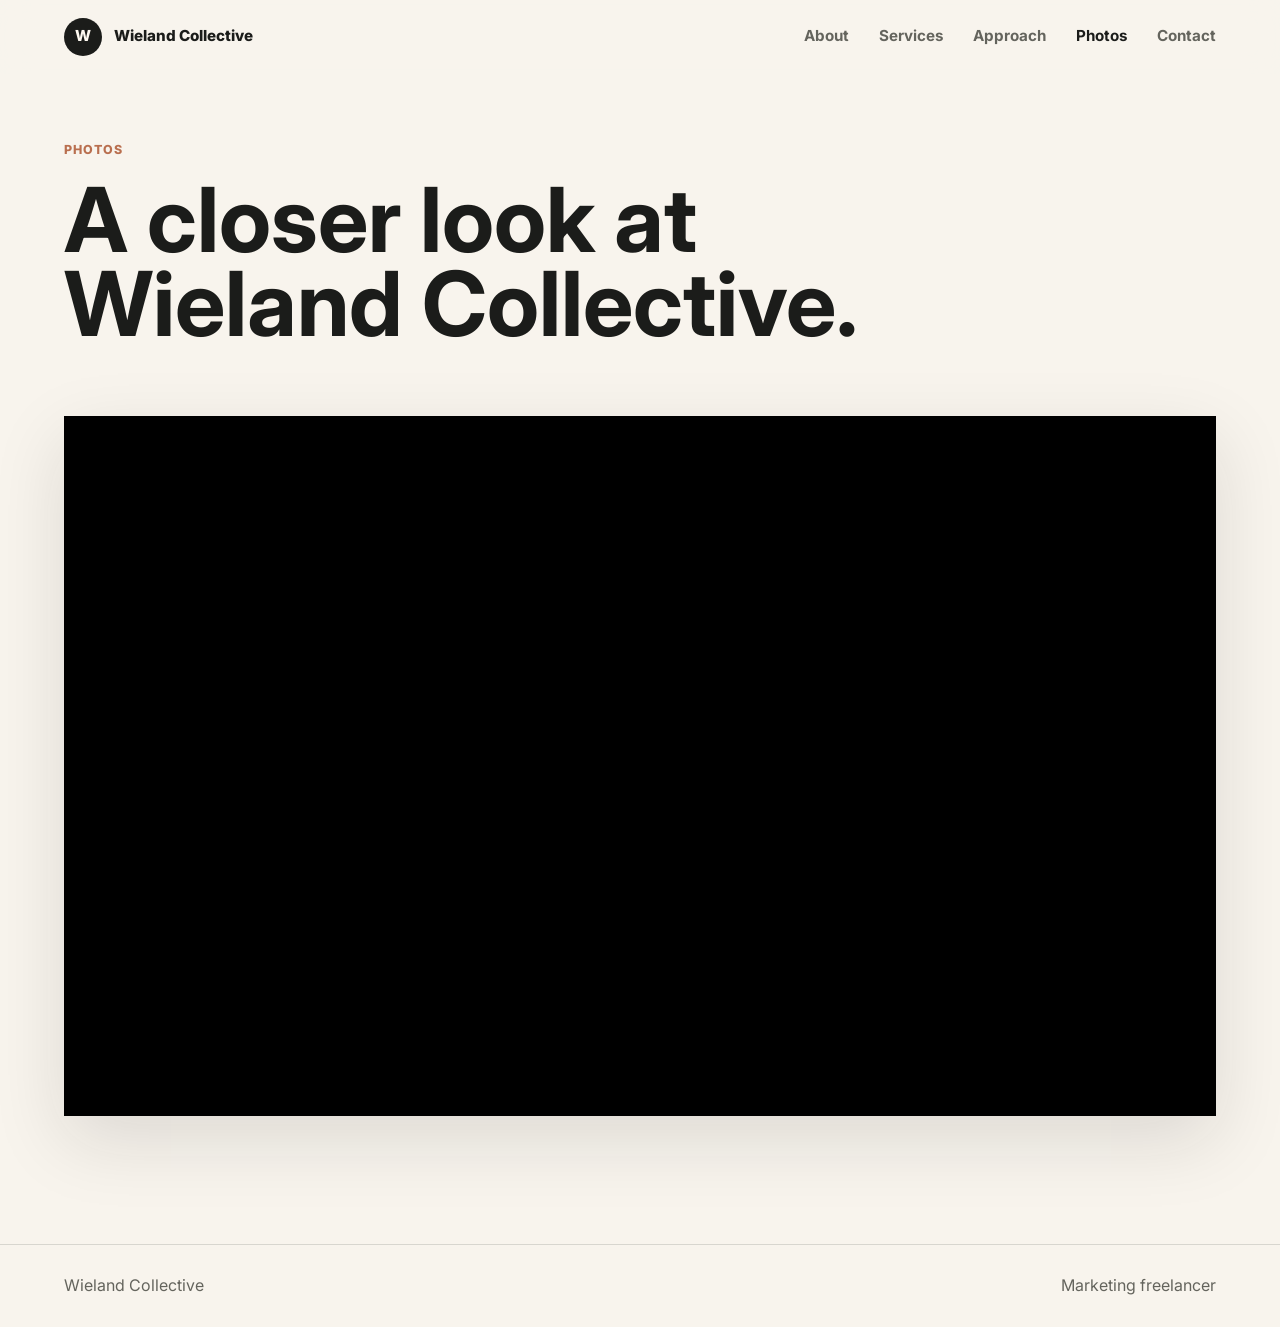
==== photos.html @ 38e9e49d "Add photos page" ====
<!doctype html>
<html lang="en">
  <head>
    <meta charset="utf-8">
    <meta name="viewport" content="width=device-width, initial-scale=1">
    <meta
      name="description"
      content="Photos from Wieland Collective, a marketing freelance studio by Amelie Wieland."
    >
    <title>Photos | Wieland Collective</title>
    <link rel="preconnect" href="https://fonts.googleapis.com">
    <link rel="preconnect" href="https://fonts.gstatic.com" crossorigin>
    <link href="https://fonts.googleapis.com/css2?family=Inter:wght@400;500;600;700;800&display=swap" rel="stylesheet">
    <link rel="stylesheet" href="styles.css">
  </head>
  <body>
    <header class="site-header" data-header>
      <a class="brand" href="index.html#top" aria-label="Wieland Collective home">
        <span class="brand-mark">W</span>
        <span>Wieland Collective</span>
      </a>

      <button class="nav-toggle" type="button" aria-expanded="false" aria-controls="site-nav" data-nav-toggle>
        <span></span>
        <span></span>
        <span></span>
        <span class="sr-only">Menu</span>
      </button>

      <nav class="site-nav" id="site-nav" data-nav>
        <a href="index.html#about">About</a>
        <a href="index.html#services">Services</a>
        <a href="index.html#approach">Approach</a>
        <a href="photos.html" aria-current="page">Photos</a>
        <a href="index.html#contact">Contact</a>
      </nav>
    </header>

    <main id="top">
      <section class="section photos-page">
        <div class="section-heading reveal">
          <p class="section-kicker">Photos</p>
          <h1>A closer look at Wieland Collective.</h1>
        </div>

        <div class="photo-feature reveal">
          <img
            src="assets/photos/img-8766.jpg"
            alt="Wieland Collective photo"
          >
        </div>
      </section>
    </main>

    <footer class="site-footer">
      <p>Wieland Collective</p>
      <p>Marketing freelancer</p>
    </footer>

    <script src="script.js"></script>
  </body>
</html>
---- styles.css ----
:root {
  --ink: #1b1c1a;
  --muted: #64645d;
  --paper: #f8f4ed;
  --paper-strong: #fffaf2;
  --line: rgba(27, 28, 26, 0.14);
  --sage: #7d917f;
  --terracotta: #b96f4f;
  --charcoal: #282c2a;
  --white: #ffffff;
  --shadow: 0 24px 70px rgba(27, 28, 26, 0.12);
}

* {
  box-sizing: border-box;
}

html {
  scroll-behavior: smooth;
}

body {
  margin: 0;
  background: var(--paper);
  color: var(--ink);
  font-family: "Inter", Arial, sans-serif;
  line-height: 1.6;
}

body.nav-open {
  overflow: hidden;
}

a {
  color: inherit;
  text-decoration: none;
}

.sr-only {
  position: absolute;
  width: 1px;
  height: 1px;
  padding: 0;
  margin: -1px;
  overflow: hidden;
  clip: rect(0, 0, 0, 0);
  white-space: nowrap;
  border: 0;
}

.site-header {
  position: fixed;
  z-index: 10;
  top: 0;
  left: 0;
  right: 0;
  display: flex;
  align-items: center;
  justify-content: space-between;
  min-height: 74px;
  padding: 16px clamp(20px, 5vw, 64px);
  background: rgba(248, 244, 237, 0.78);
  border-bottom: 1px solid transparent;
  backdrop-filter: blur(16px);
  transition: border-color 180ms ease, background 180ms ease;
}

.site-header.is-scrolled {
  background: rgba(248, 244, 237, 0.94);
  border-color: var(--line);
}

.brand {
  display: inline-flex;
  align-items: center;
  gap: 12px;
  font-size: 0.95rem;
  font-weight: 800;
  letter-spacing: 0;
}

.brand-mark {
  display: grid;
  place-items: center;
  width: 38px;
  height: 38px;
  color: var(--paper-strong);
  background: var(--ink);
  border-radius: 50%;
  font-weight: 800;
}

.site-nav {
  display: flex;
  align-items: center;
  gap: 30px;
  color: var(--muted);
  font-size: 0.95rem;
  font-weight: 700;
}

.site-nav a {
  transition: color 180ms ease;
}

.site-nav a:hover,
.site-nav a:focus-visible {
  color: var(--ink);
}

.site-nav a[aria-current="page"] {
  color: var(--ink);
}

.nav-toggle {
  display: none;
  width: 44px;
  height: 44px;
  padding: 0;
  border: 1px solid var(--line);
  background: var(--paper-strong);
  border-radius: 50%;
  cursor: pointer;
}

.nav-toggle span:not(.sr-only) {
  display: block;
  width: 18px;
  height: 2px;
  margin: 4px auto;
  background: var(--ink);
}

.section {
  padding: clamp(82px, 10vw, 132px) clamp(20px, 5vw, 64px);
}

.hero {
  position: relative;
  display: grid;
  align-items: center;
  min-height: 100vh;
  padding-top: 130px;
  overflow: hidden;
  background:
    linear-gradient(90deg, rgba(248, 244, 237, 0.94) 0%, rgba(248, 244, 237, 0.84) 44%, rgba(248, 244, 237, 0.2) 100%),
    url("assets/hero-background.png") center right / cover no-repeat;
}

.hero::after {
  content: "";
  position: absolute;
  left: clamp(20px, 5vw, 64px);
  right: clamp(20px, 5vw, 64px);
  bottom: 34px;
  height: 1px;
  background: rgba(27, 28, 26, 0.22);
}

.hero-copy {
  position: relative;
  z-index: 1;
  max-width: 760px;
}

.eyebrow,
.section-kicker,
.step {
  margin: 0 0 18px;
  color: var(--terracotta);
  font-size: 0.78rem;
  font-weight: 800;
  letter-spacing: 0.08em;
  text-transform: uppercase;
}

h1,
h2,
h3,
p {
  margin-top: 0;
}

h1 {
  max-width: 780px;
  margin-bottom: 28px;
  font-size: clamp(3.1rem, 8vw, 7.8rem);
  line-height: 0.94;
  letter-spacing: 0;
}

h2 {
  margin-bottom: 0;
  font-size: clamp(2.1rem, 5vw, 4.9rem);
  line-height: 1;
  letter-spacing: 0;
}

h3 {
  font-size: clamp(1.18rem, 2vw, 1.55rem);
  line-height: 1.2;
  letter-spacing: 0;
}

.hero-text {
  max-width: 650px;
  color: #3d3e39;
  font-size: clamp(1.05rem, 2vw, 1.3rem);
}

.hero-actions {
  display: flex;
  flex-wrap: wrap;
  gap: 12px;
  margin-top: 34px;
}

.button {
  display: inline-flex;
  align-items: center;
  justify-content: center;
  min-height: 48px;
  padding: 13px 20px;
  border: 1px solid var(--ink);
  border-radius: 999px;
  font-weight: 800;
  transition: transform 180ms ease, background 180ms ease, color 180ms ease;
}

.button:hover,
.button:focus-visible {
  transform: translateY(-2px);
}

.button-primary {
  color: var(--paper-strong);
  background: var(--ink);
}

.button-secondary {
  background: rgba(255, 250, 242, 0.62);
}

.split,
.about-layout {
  display: grid;
  grid-template-columns: minmax(0, 1.05fr) minmax(280px, 0.75fr);
  gap: clamp(32px, 7vw, 90px);
  align-items: start;
}

.about-layout {
  grid-template-columns: minmax(260px, 0.48fr) minmax(0, 1fr);
  align-items: center;
}

.about-layout h2 {
  margin-bottom: 0;
}

.about-layout .copy {
  margin-top: 30px;
}

.portrait-wrap {
  position: relative;
}

.portrait-wrap::before {
  content: "";
  position: absolute;
  inset: 22px -18px -22px 18px;
  border: 1px solid rgba(27, 28, 26, 0.18);
}

.portrait {
  position: relative;
  display: block;
  width: 100%;
  max-height: 720px;
  object-fit: cover;
  object-position: 50% 22%;
  aspect-ratio: 4 / 5;
  box-shadow: var(--shadow);
}

.copy {
  color: var(--muted);
  font-size: 1.05rem;
}

.copy p {
  margin-bottom: 22px;
}

.vita-panel {
  margin-top: clamp(46px, 7vw, 86px);
  padding: clamp(26px, 5vw, 48px);
  background: rgba(255, 250, 242, 0.72);
  border: 1px solid var(--line);
}

.vita-grid {
  display: grid;
  grid-template-columns: repeat(2, minmax(0, 1fr));
  gap: clamp(24px, 6vw, 74px);
}

.vita-grid h3 {
  margin-bottom: 18px;
}

.vita-grid ul {
  margin: 0;
  padding-left: 20px;
  color: var(--muted);
}

.vita-grid li + li {
  margin-top: 12px;
}

.profile-strip {
  padding-top: 0;
}

.services {
  background: var(--paper-strong);
  border-top: 1px solid var(--line);
  border-bottom: 1px solid var(--line);
}

.section-heading {
  max-width: 820px;
  margin-bottom: 46px;
}

.service-grid {
  display: grid;
  grid-template-columns: repeat(4, minmax(0, 1fr));
  gap: 1px;
  background: var(--line);
  border: 1px solid var(--line);
}

.service-card {
  min-height: 320px;
  padding: clamp(24px, 3vw, 34px);
  background: var(--paper-strong);
}

.service-card span {
  display: block;
  margin-bottom: 74px;
  color: var(--sage);
  font-weight: 800;
}

.service-card p {
  color: var(--muted);
}

.approach {
  color: var(--paper-strong);
  background: var(--charcoal);
}

.approach .section-kicker,
.approach .step {
  color: #d99573;
}

.timeline {
  display: grid;
  gap: 1px;
  margin-top: 24px;
  background: rgba(255, 250, 242, 0.18);
  border: 1px solid rgba(255, 250, 242, 0.18);
}

.timeline-item {
  display: grid;
  grid-template-columns: 180px minmax(0, 1fr);
  gap: clamp(18px, 5vw, 80px);
  padding: clamp(26px, 5vw, 54px);
  background: var(--charcoal);
}

.timeline-item h3 {
  max-width: 820px;
  margin: 0;
  font-size: clamp(1.55rem, 4vw, 3.2rem);
}

.contact {
  min-height: 74vh;
  display: grid;
  place-items: center;
}

.contact-inner {
  width: min(880px, 100%);
  text-align: center;
}

.contact-inner p:not(.section-kicker) {
  max-width: 620px;
  margin: 22px auto 34px;
  color: var(--muted);
  font-size: 1.08rem;
}

.photos-page {
  min-height: calc(100vh - 82px);
  padding-top: 140px;
}

.photos-page .section-heading {
  max-width: 980px;
}

.photos-page h1 {
  max-width: 940px;
  margin-bottom: 0;
  font-size: clamp(2.8rem, 7vw, 6.7rem);
}

.photo-feature {
  margin-top: clamp(36px, 6vw, 70px);
}

.photo-feature img {
  display: block;
  width: 100%;
  max-height: 78vh;
  object-fit: cover;
  box-shadow: var(--shadow);
}

.site-footer {
  display: flex;
  justify-content: space-between;
  gap: 20px;
  padding: 28px clamp(20px, 5vw, 64px);
  color: var(--muted);
  border-top: 1px solid var(--line);
}

.site-footer p {
  margin: 0;
}

.reveal {
  opacity: 0;
  transform: translateY(22px);
  transition: opacity 650ms ease, transform 650ms ease;
}

.reveal.is-visible {
  opacity: 1;
  transform: translateY(0);
}

@media (max-width: 980px) {
  .service-grid {
    grid-template-columns: repeat(2, minmax(0, 1fr));
  }

  .split,
  .about-layout,
  .timeline-item {
    grid-template-columns: 1fr;
  }

  .about-layout {
    align-items: start;
  }

  .portrait-wrap {
    max-width: 440px;
  }

  .vita-grid {
    grid-template-columns: 1fr;
  }

  .service-card span {
    margin-bottom: 44px;
  }
}

@media (max-width: 720px) {
  .site-header {
    min-height: 66px;
  }

  .brand span:last-child {
    max-width: 170px;
    line-height: 1.1;
  }

  .nav-toggle {
    display: block;
  }

  .site-nav {
    position: fixed;
    inset: 66px 16px auto 16px;
    display: grid;
    gap: 0;
    padding: 12px;
    background: var(--paper-strong);
    border: 1px solid var(--line);
    box-shadow: var(--shadow);
    transform: translateY(-12px);
    opacity: 0;
    pointer-events: none;
    transition: opacity 180ms ease, transform 180ms ease;
  }

  .site-nav.is-open {
    transform: translateY(0);
    opacity: 1;
    pointer-events: auto;
  }

  .site-nav a {
    padding: 14px 10px;
  }

  .hero {
    min-height: 96vh;
    background:
      linear-gradient(180deg, rgba(248, 244, 237, 0.98) 0%, rgba(248, 244, 237, 0.92) 48%, rgba(248, 244, 237, 0.6) 100%),
      url("assets/hero-background.png") center / cover no-repeat;
  }

  h1 {
    font-size: clamp(3rem, 16vw, 5rem);
  }

  .service-grid {
    grid-template-columns: 1fr;
  }

  .service-card {
    min-height: auto;
  }

  .photos-page {
    padding-top: 112px;
  }

  .site-footer {
    display: grid;
  }
}
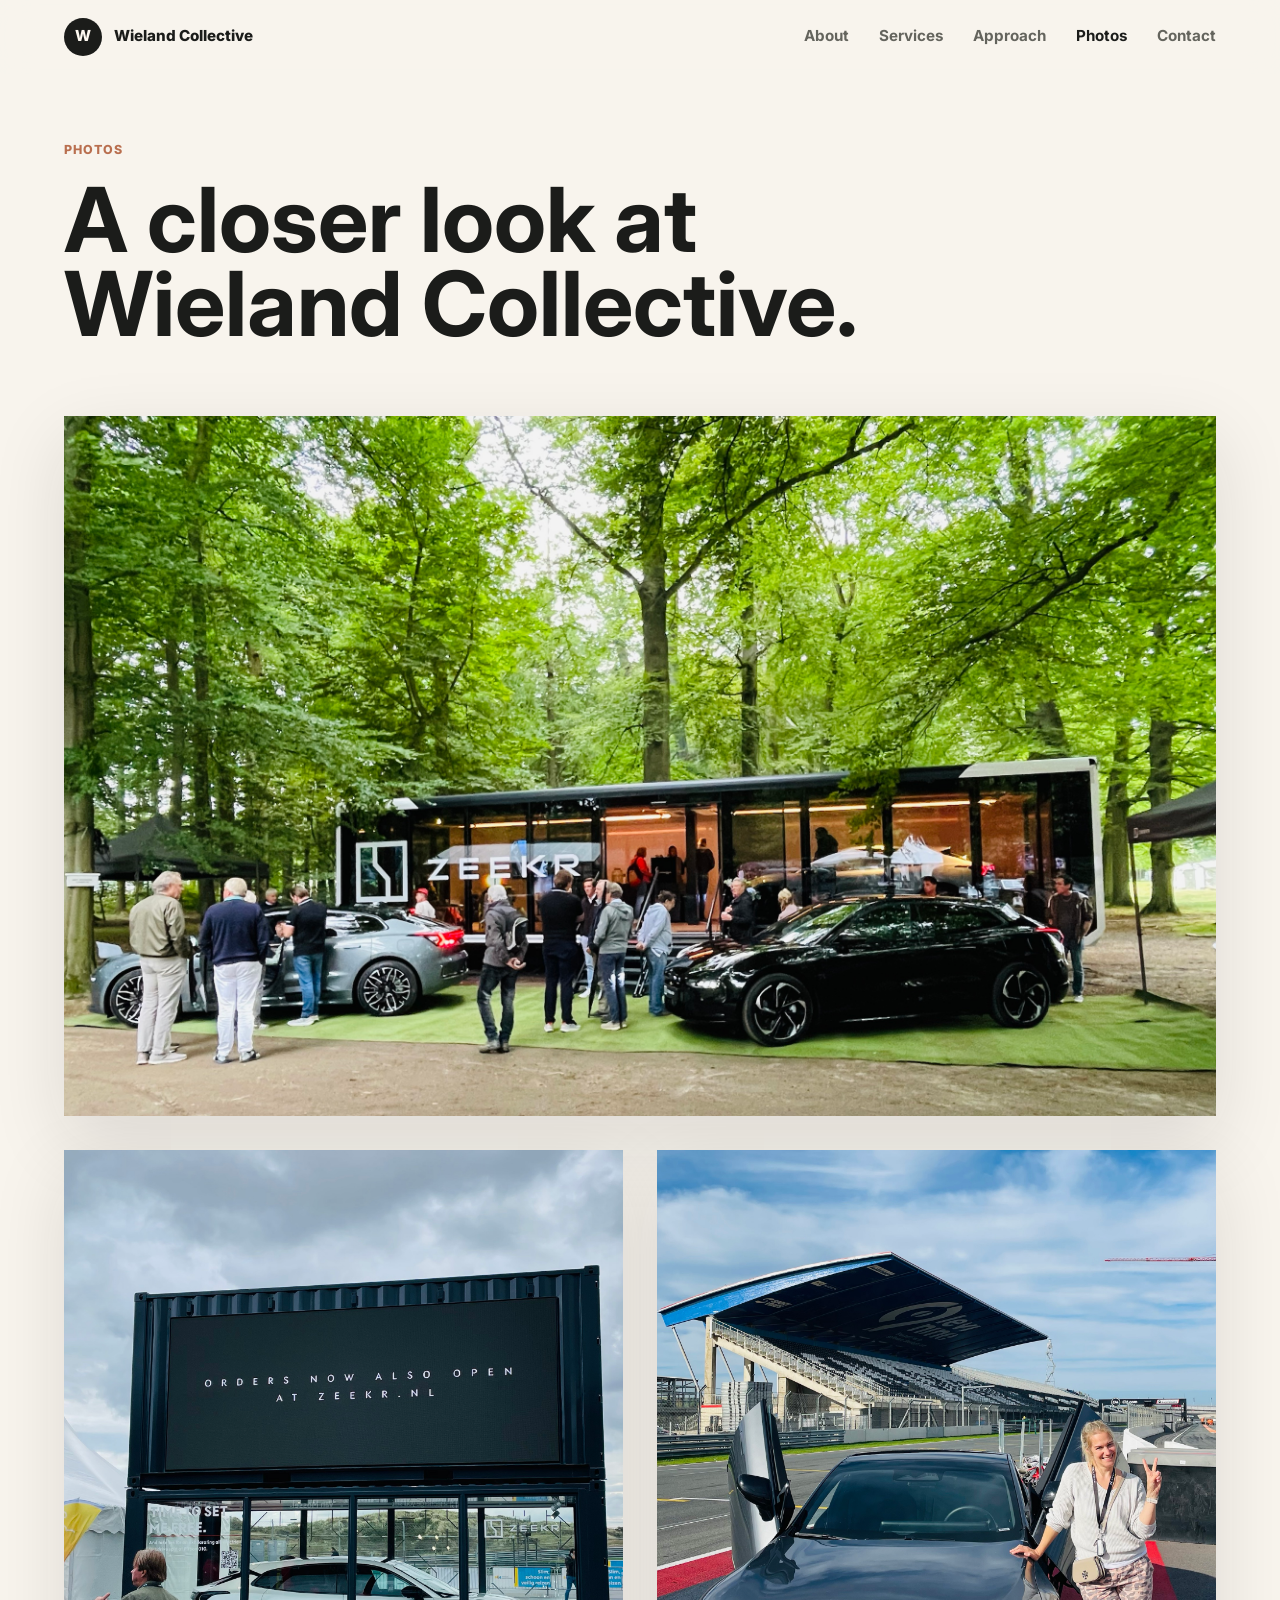
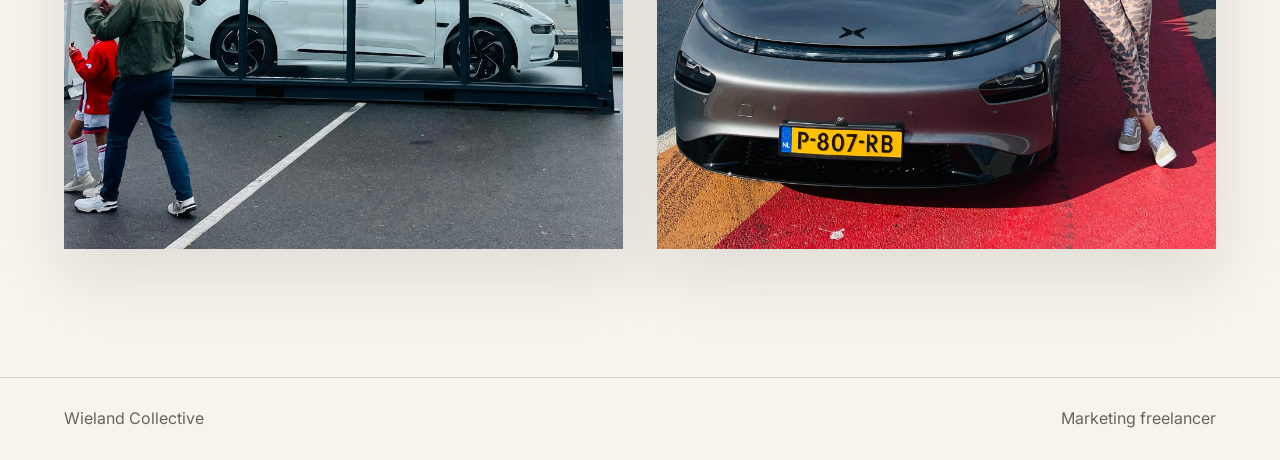
==== commit 03525f7e: "Add new photo gallery images" ====
--- a/photos.html
+++ b/photos.html
@@ -43,11 +43,25 @@
           <h1>A closer look at Wieland Collective.</h1>
         </div>
 
-        <div class="photo-feature reveal">
-          <img
-            src="assets/photos/img-8766.jpg"
-            alt="Wieland Collective photo"
-          >
+        <div class="photo-gallery">
+          <figure class="photo-card photo-card-wide reveal">
+            <img
+              src="assets/photos/img-8766.jpg"
+              alt="Wieland Collective photo"
+            >
+          </figure>
+          <figure class="photo-card reveal">
+            <img
+              src="assets/photos/img-0217.jpg"
+              alt="Wieland Collective photo"
+            >
+          </figure>
+          <figure class="photo-card reveal">
+            <img
+              src="assets/photos/img-3562.jpg"
+              alt="Wieland Collective photo"
+            >
+          </figure>
         </div>
       </section>
     </main>
--- a/styles.css
+++ b/styles.css
@@ -425,16 +425,34 @@
   font-size: clamp(2.8rem, 7vw, 6.7rem);
 }
 
-.photo-feature {
+.photo-gallery {
+  display: grid;
+  grid-template-columns: repeat(2, minmax(0, 1fr));
+  gap: clamp(18px, 3vw, 34px);
   margin-top: clamp(36px, 6vw, 70px);
 }
 
-.photo-feature img {
+.photo-card {
+  margin: 0;
+  background: var(--paper-strong);
+  box-shadow: var(--shadow);
+}
+
+.photo-card-wide {
+  grid-column: 1 / -1;
+}
+
+.photo-card img {
   display: block;
   width: 100%;
+  height: 100%;
+  min-height: 360px;
   max-height: 78vh;
   object-fit: cover;
-  box-shadow: var(--shadow);
+}
+
+.photo-card:not(.photo-card-wide) img {
+  aspect-ratio: 4 / 5;
 }
 
 .site-footer {
@@ -551,6 +569,15 @@
     padding-top: 112px;
   }
 
+  .photo-gallery {
+    grid-template-columns: 1fr;
+  }
+
+  .photo-card img {
+    min-height: 280px;
+    max-height: none;
+  }
+
   .site-footer {
     display: grid;
   }
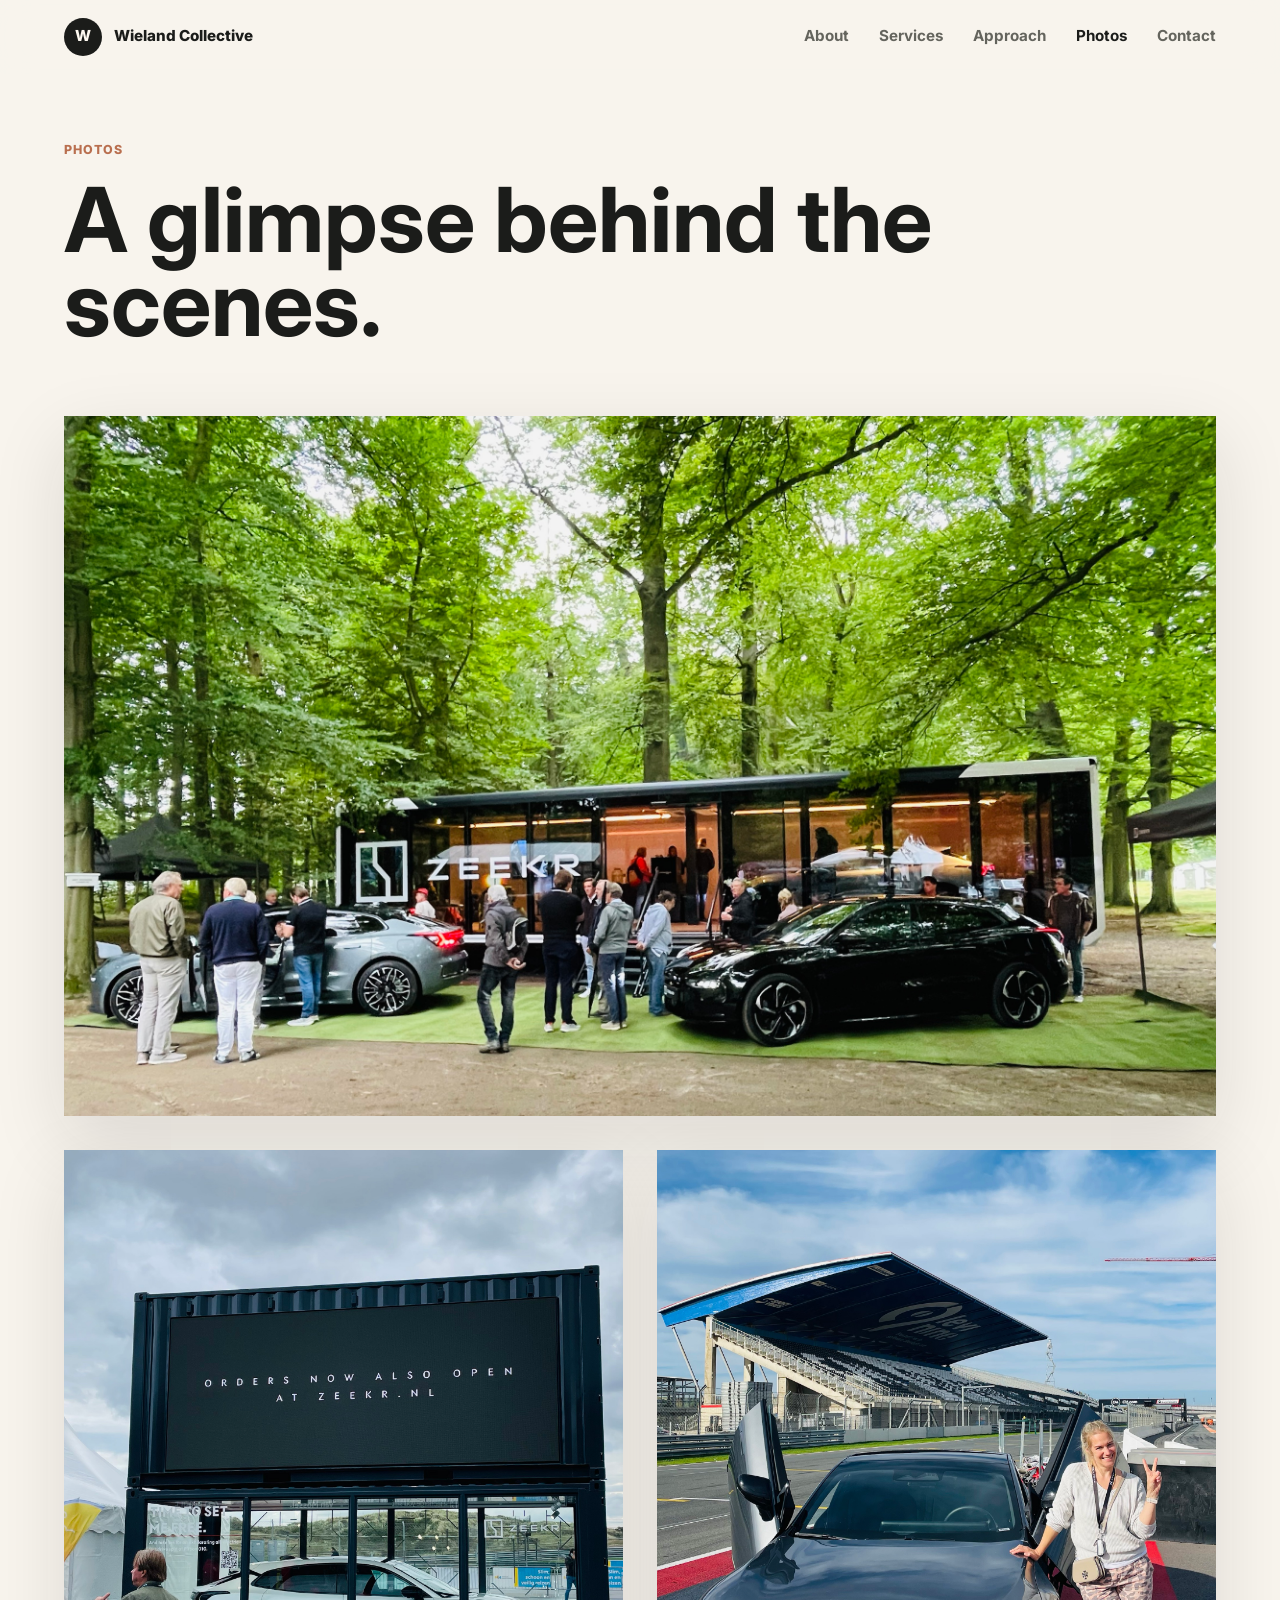
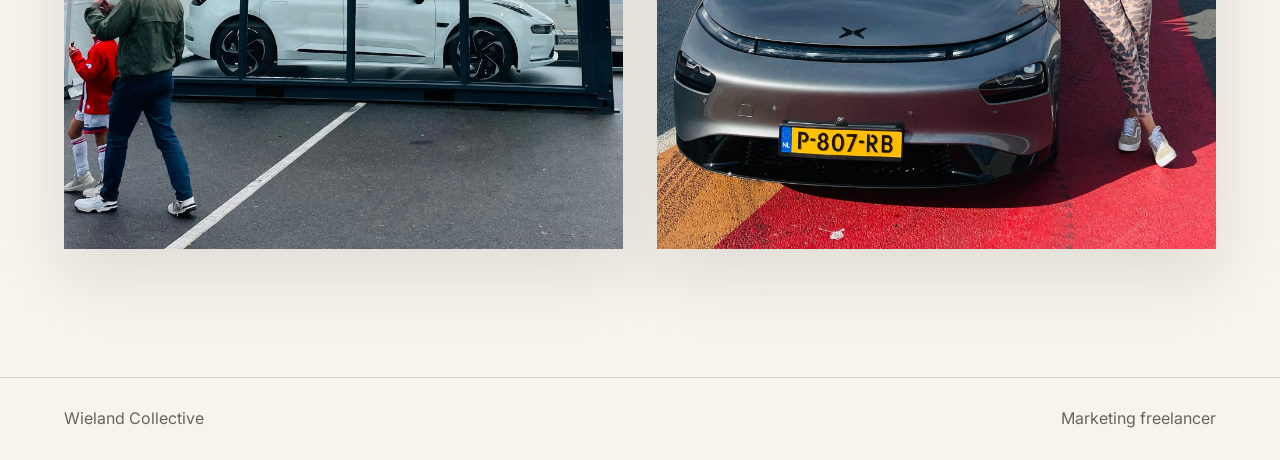
==== commit f685d4c3: "Refine photos page heading" ====
--- a/photos.html
+++ b/photos.html
@@ -40,7 +40,7 @@
       <section class="section photos-page">
         <div class="section-heading reveal">
           <p class="section-kicker">Photos</p>
-          <h1>A closer look at Wieland Collective.</h1>
+          <h1>A glimpse behind the scenes.</h1>
         </div>
 
         <div class="photo-gallery">
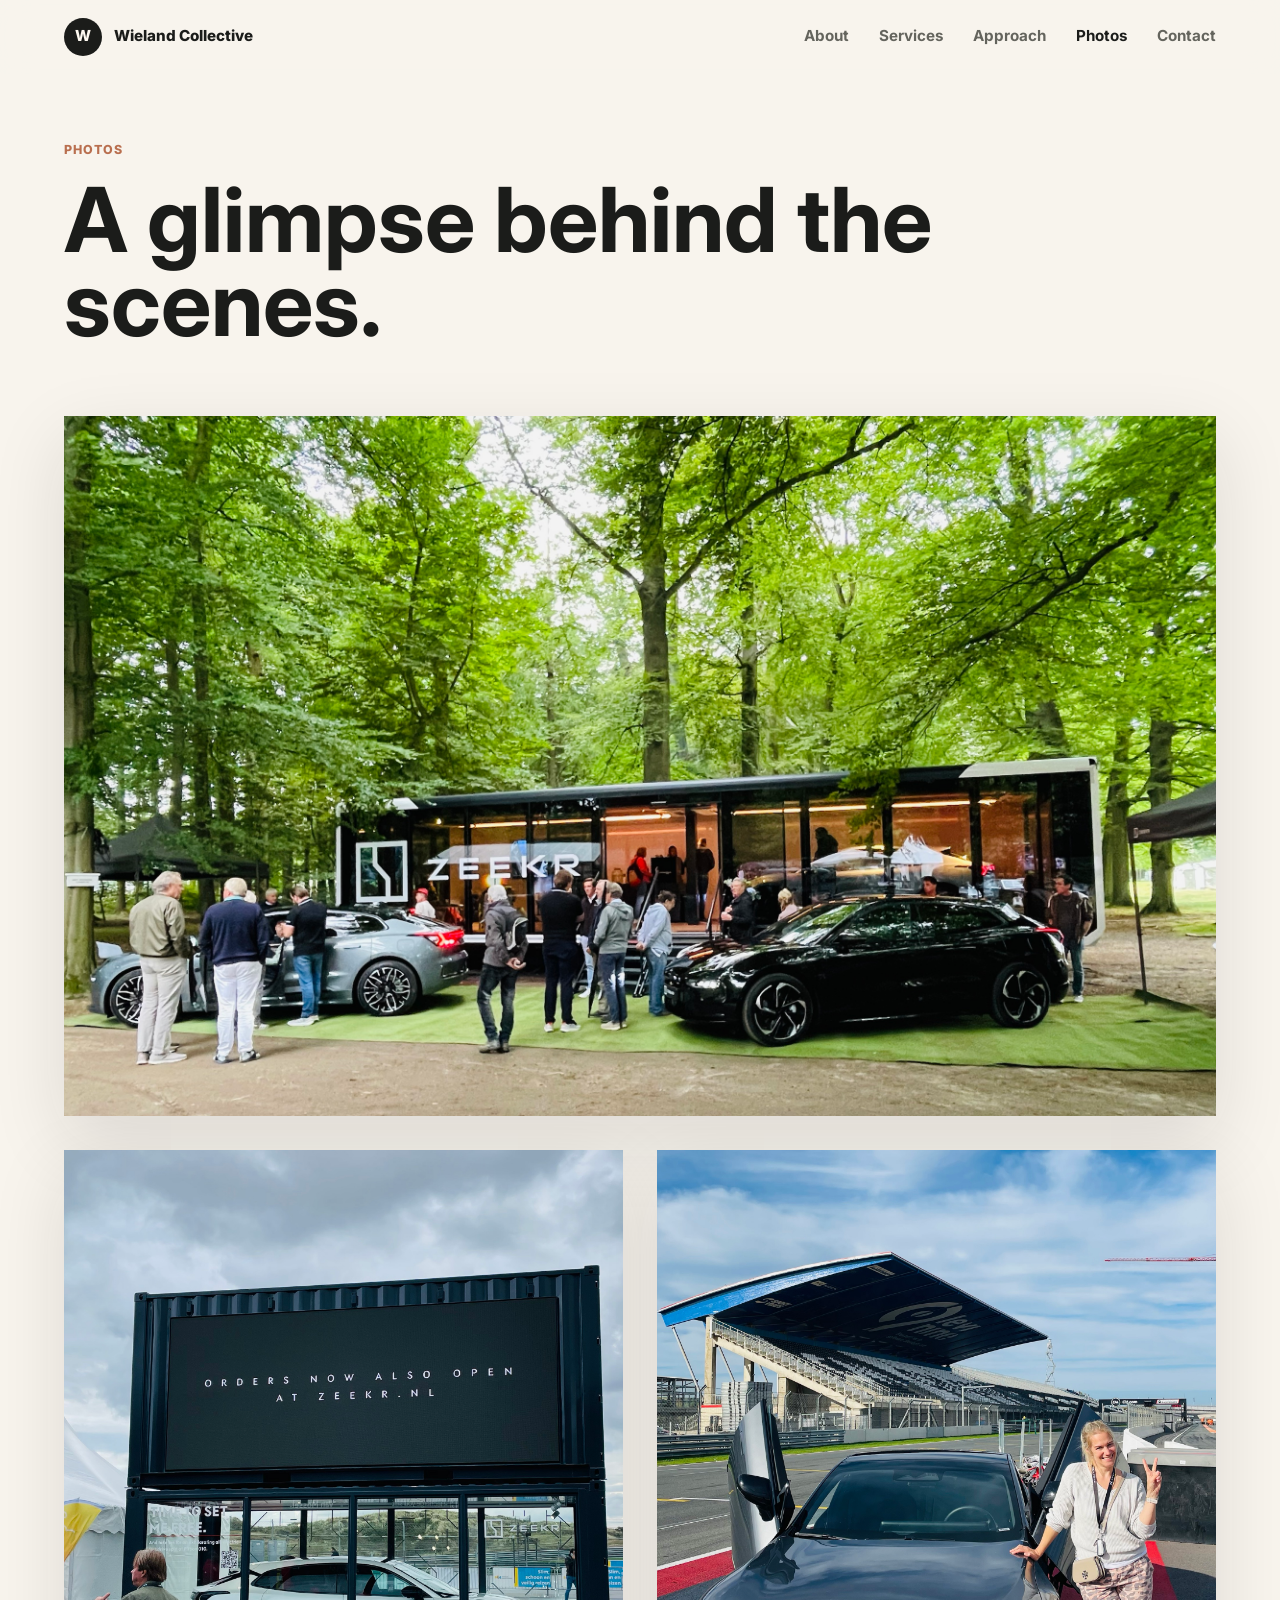
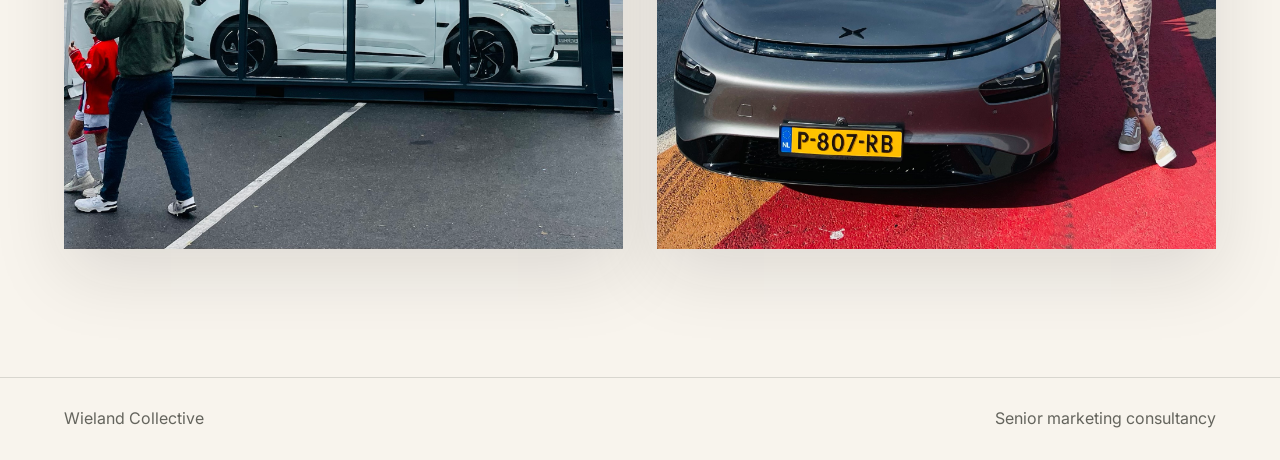
==== commit 39c4b955: "Refine senior consultancy positioning" ====
--- a/photos.html
+++ b/photos.html
@@ -5,7 +5,7 @@
     <meta name="viewport" content="width=device-width, initial-scale=1">
     <meta
       name="description"
-      content="Photos from Wieland Collective, a marketing freelance studio by Amelie Wieland."
+      content="Photos from Wieland Collective, a senior marketing consultancy by Amelie Wieland."
     >
     <title>Photos | Wieland Collective</title>
     <link rel="preconnect" href="https://fonts.googleapis.com">
@@ -68,7 +68,7 @@
 
     <footer class="site-footer">
       <p>Wieland Collective</p>
-      <p>Marketing freelancer</p>
+      <p>Senior marketing consultancy</p>
     </footer>
 
     <script src="script.js"></script>
